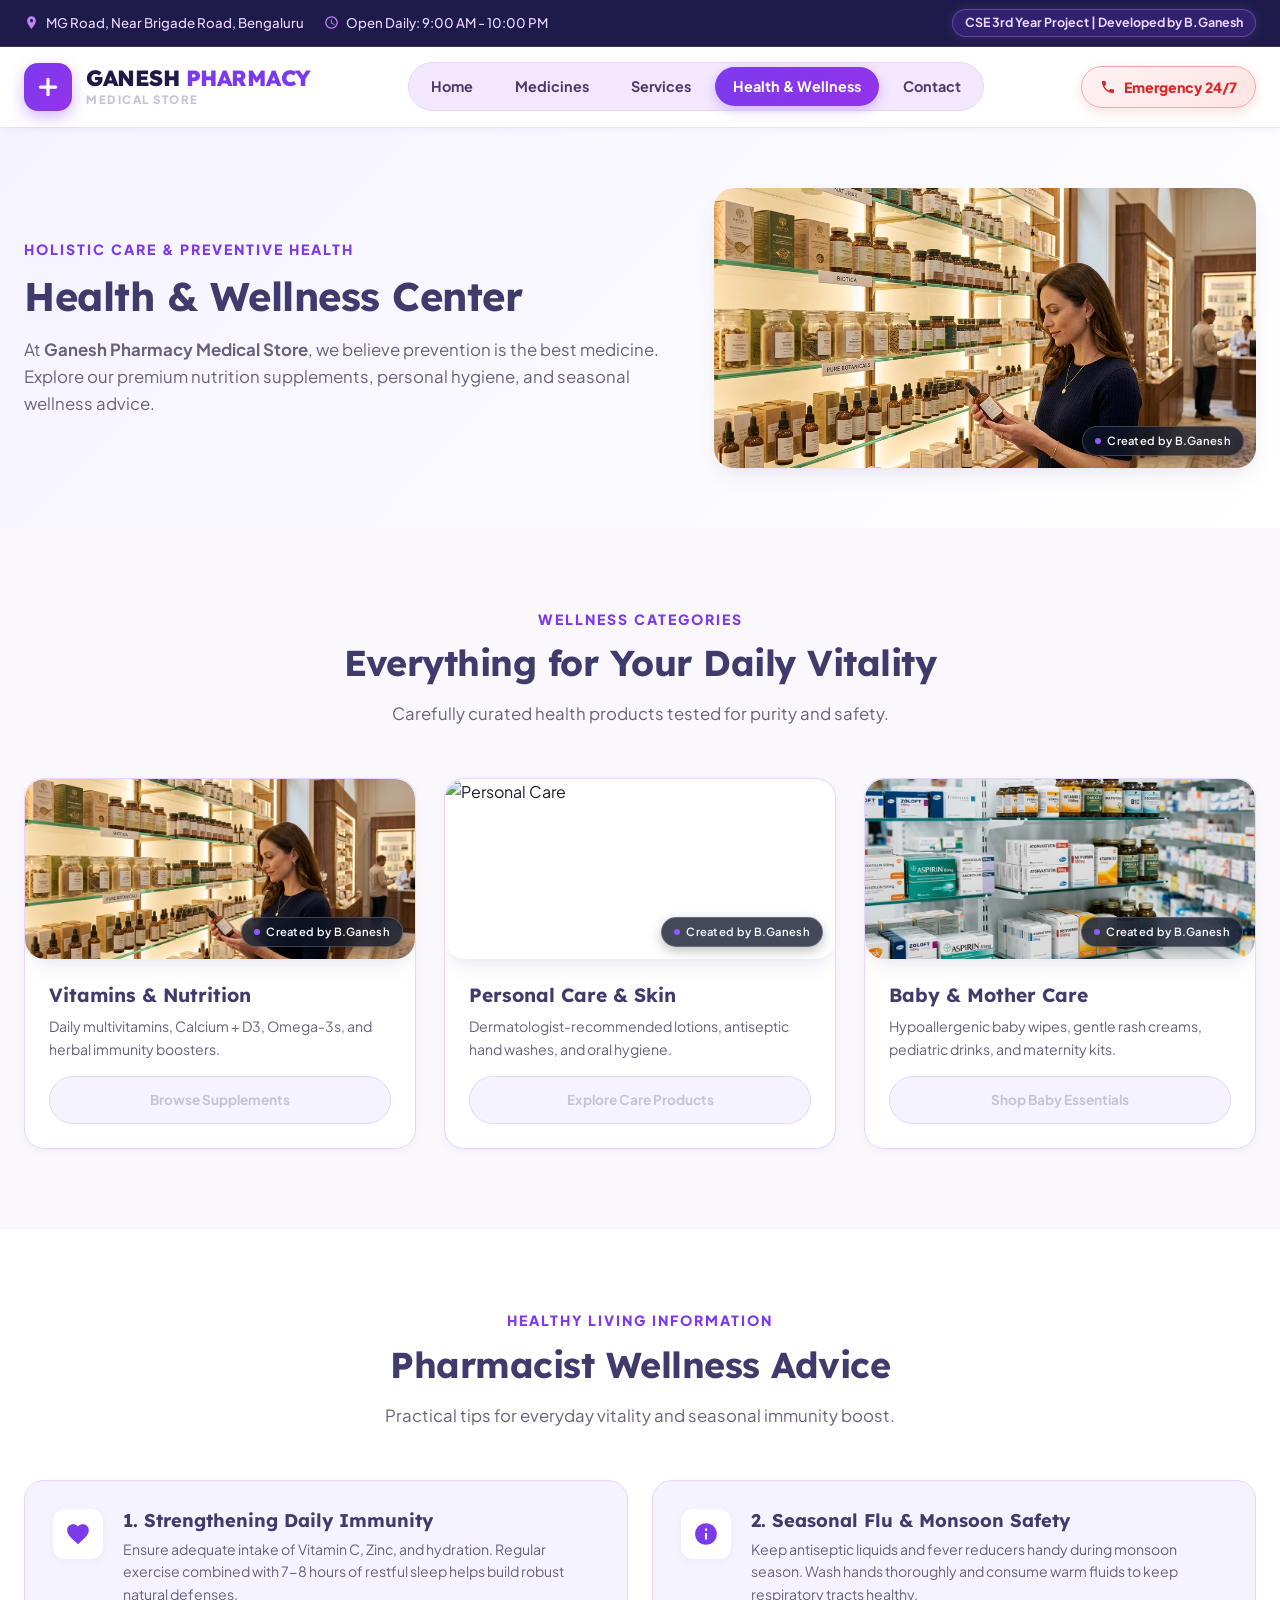
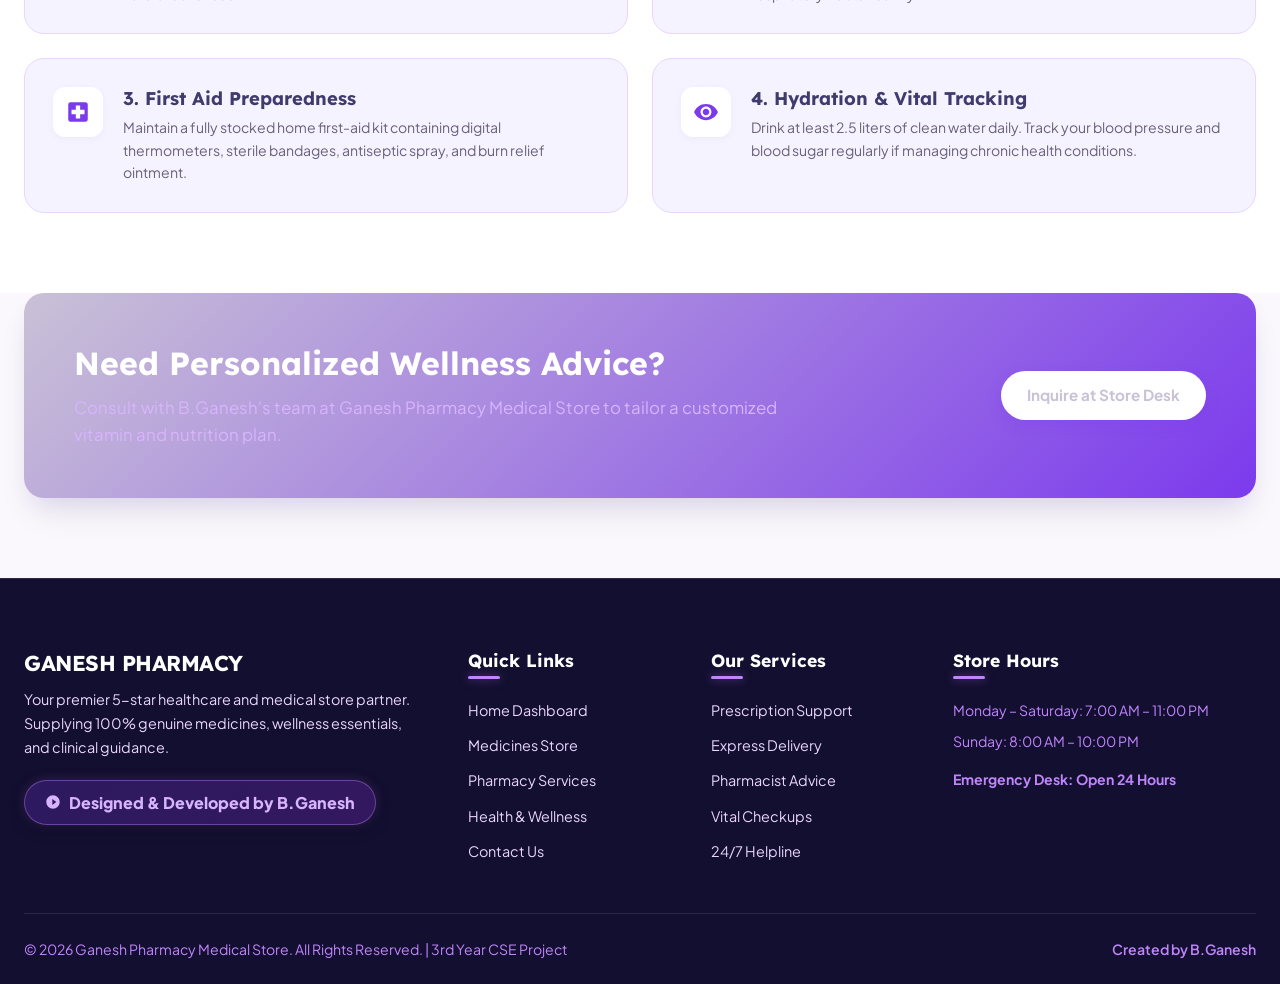
==== wellness.html @ 6a31d2f3 "Move homepage" ====
<!DOCTYPE html>
<html lang="en">
<head>
  <meta charset="UTF-8">
  <meta name="viewport" content="width=device-width, initial-scale=1.0">
  <title>Health & Wellness | Ganesh Pharmacy Medical Store</title>
  <meta name="description" content="Discover preventive healthcare, organic vitamins, personal care, baby essentials, and seasonal wellness guides at Ganesh Pharmacy Medical Store. Designed by B.Ganesh.">
  <link rel="stylesheet" href="../css/style.css">
</head>
<body>

  <!-- Top Bar -->
  <div class="top-bar">
    <div class="container top-bar-content">
      <div class="top-bar-info">
        <div class="top-bar-item">
          <svg viewBox="0 0 24 24"><path d="M12 2C8.13 2 5 5.13 5 9c0 5.25 7 13 7 13s7-7.75 7-13c0-3.87-3.13-7-7-7zm0 9.5c-1.38 0-2.5-1.12-2.5-2.5s1.12-2.5 2.5-2.5 2.5 1.12 2.5 2.5-1.12 2.5-2.5 2.5z"/></svg>
          <span>MG Road, Near Brigade Road, Bengaluru</span>
        </div>
        <div class="top-bar-item">
          <svg viewBox="0 0 24 24"><path d="M11.99 2C6.47 2 2 6.48 2 12s4.47 10 9.99 10C17.52 22 22 17.52 22 12S17.52 2 11.99 2zM12 20c-4.42 0-8-3.58-8-8s3.58-8 8-8 8 3.58 8 8-3.58 8-8 8zm.5-13H11v6l5.25 3.15.75-1.23-4.5-2.67z"/></svg>
          <span>Open Daily: 9:00 AM - 10:00 PM</span>
        </div>
      </div>
      <div class="top-bar-badge">
        CSE 3rd Year Project | Developed by B.Ganesh
      </div>
    </div>
  </div>

  <!-- Header -->
  <header class="main-header">
    <div class="container header-container">
      <a href="index.html" class="brand-logo">
        <div class="logo-icon">
          <svg viewBox="0 0 24 24"><path d="M19 10.5h-5.5V5c0-.83-.67-1.5-1.5-1.5s-1.5.67-1.5 1.5v5.5H5c-.83 0-1.5.67-1.5 1.5s.67 1.5 1.5 1.5h5.5V19c0 .83.67 1.5 1.5 1.5s1.5-.67 1.5-1.5v-5.5H19c.83 0 1.5-.67 1.5-1.5s-.67-1.5-1.5-1.5z"/></svg>
        </div>
        <div class="brand-text">
          <h1>GANESH <span>PHARMACY</span></h1>
          <p>Medical Store</p>
        </div>
      </a>

      <nav class="nav-menu">
        <a href="index.html" class="nav-link">Home</a>
        <a href="medicines.html" class="nav-link">Medicines</a>
        <a href="services.html" class="nav-link">Services</a>
        <a href="wellness.html" class="nav-link active">Health & Wellness</a>
        <a href="contact.html" class="nav-link">Contact</a>
      </nav>

      <div class="header-actions">
        <a href="tel:+919876543210" class="emergency-btn">
          <svg viewBox="0 0 24 24"><path d="M6.62 10.79c1.44 2.83 3.76 5.14 6.59 6.59l2.2-2.2c.27-.27.67-.36 1.02-.24 1.12.37 2.33.57 3.57.57.55 0 1 .45 1 1V20c0 .55-.45 1-1 1-9.39 0-17-7.61-17-17 0-.55.45-1 1-1h3.5c.55 0 1 .45 1 1 0 1.25.2 2.45.57 3.57.11.35.03.74-.25 1.02l-2.2 2.2z"/></svg>
          <span>Emergency 24/7</span>
        </a>
        <button class="mobile-toggle" id="mobileToggle" aria-label="Toggle Mobile Menu">☰</button>
      </div>
    </div>
  </header>

  <!-- Mobile Navigation Drawer -->
  <div class="drawer-overlay" id="drawerOverlay"></div>
  <div class="mobile-drawer" id="mobileDrawer">
    <div class="drawer-header">
      <div class="brand-text">
        <h1 style="font-size: 1.1rem;">GANESH PHARMACY</h1>
        <p>Medical Store</p>
      </div>
      <button class="drawer-close" id="drawerClose">✕</button>
    </div>
    <div class="drawer-links">
      <a href="index.html" class="drawer-link">Home Dashboard</a>
      <a href="medicines.html" class="drawer-link">Medicines Search</a>
      <a href="services.html" class="drawer-link">Our Services</a>
      <a href="wellness.html" class="drawer-link active">Health & Wellness</a>
      <a href="contact.html" class="drawer-link">Contact Store</a>
    </div>
  </div>

  <!-- Wellness Hero Section -->
  <section style="background: linear-gradient(135deg, #F5F3FF 0%, #FFFFFF 100%); padding: 60px 0;">
    <div class="container" style="display: grid; grid-template-columns: 1.2fr 1fr; gap: 40px; align-items: center;">
      <div>
        <span class="section-subtitle" style="text-align: left;">Holistic Care & Preventive Health</span>
        <h1 class="section-title" style="text-align: left; font-size: 2.5rem;">Health & Wellness Center</h1>
        <p class="section-desc" style="text-align: left;">
          At <strong>Ganesh Pharmacy Medical Store</strong>, we believe prevention is the best medicine. Explore our premium nutrition supplements, personal hygiene, and seasonal wellness advice.
        </p>
      </div>
      <div class="img-watermark-wrapper" style="height: 280px;">
        <img src="../assets/images/wellness_display.png" alt="Wellness Products Display">
        <div class="watermark-badge">Created by B.Ganesh</div>
      </div>
    </div>
  </section>

  <!-- Wellness Categories Showcase -->
  <section>
    <div class="container">
      <div class="section-header">
        <span class="section-subtitle">Wellness Categories</span>
        <h2 class="section-title">Everything for Your Daily Vitality</h2>
        <p class="section-desc">Carefully curated health products tested for purity and safety.</p>
      </div>

      <div class="wellness-grid">
        
        <!-- Category 1 -->
        <div class="wellness-card">
          <div class="img-watermark-wrapper" style="height: 180px;">
            <img src="../assets/images/wellness_display.png" alt="Vitamins & Nutrition">
            <div class="watermark-badge">Created by B.Ganesh</div>
          </div>
          <div class="wellness-card-body">
            <h3 style="font-size: 1.2rem; margin-bottom: 8px;">Vitamins & Nutrition</h3>
            <p style="font-size: 0.88rem; color: var(--text-muted); margin-bottom: 16px;">Daily multivitamins, Calcium + D3, Omega-3s, and herbal immunity boosters.</p>
            <a href="medicines.html" class="btn btn-secondary" style="width: 100%; font-size: 0.85rem;">Browse Supplements</a>
          </div>
        </div>

        <!-- Category 2 -->
        <div class="wellness-card">
          <div class="img-watermark-wrapper" style="height: 180px;">
            <img src="../assets/images/interior_pharmacy.png" alt="Personal Care">
            <div class="watermark-badge">Created by B.Ganesh</div>
          </div>
          <div class="wellness-card-body">
            <h3 style="font-size: 1.2rem; margin-bottom: 8px;">Personal Care & Skin</h3>
            <p style="font-size: 0.88rem; color: var(--text-muted); margin-bottom: 16px;">Dermatologist-recommended lotions, antiseptic hand washes, and oral hygiene.</p>
            <a href="medicines.html" class="btn btn-secondary" style="width: 100%; font-size: 0.85rem;">Explore Care Products</a>
          </div>
        </div>

        <!-- Category 3 -->
        <div class="wellness-card">
          <div class="img-watermark-wrapper" style="height: 180px;">
            <img src="../assets/images/medicine_shelves.png" alt="Baby & Mother Care">
            <div class="watermark-badge">Created by B.Ganesh</div>
          </div>
          <div class="wellness-card-body">
            <h3 style="font-size: 1.2rem; margin-bottom: 8px;">Baby & Mother Care</h3>
            <p style="font-size: 0.88rem; color: var(--text-muted); margin-bottom: 16px;">Hypoallergenic baby wipes, gentle rash creams, pediatric drinks, and maternity kits.</p>
            <a href="medicines.html" class="btn btn-secondary" style="width: 100%; font-size: 0.85rem;">Shop Baby Essentials</a>
          </div>
        </div>

      </div>
    </div>
  </section>

  <!-- Healthy Living Tips Section -->
  <section style="background: #ffffff;">
    <div class="container">
      <div class="section-header">
        <span class="section-subtitle">Healthy Living Information</span>
        <h2 class="section-title">Pharmacist Wellness Advice</h2>
        <p class="section-desc">Practical tips for everyday vitality and seasonal immunity boost.</p>
      </div>

      <div class="wellness-tips-grid">
        
        <div class="tip-card">
          <div class="tip-icon">
            <svg viewBox="0 0 24 24"><path d="M12 21.35l-1.45-1.32C5.4 15.36 2 12.28 2 8.5 2 5.42 4.42 3 7.5 3c1.74 0 3.41.81 4.5 2.09C13.09 3.81 14.76 3 16.5 3 19.58 3 22 5.42 22 8.5c0 3.78-3.4 6.86-8.55 11.54L12 21.35z"/></svg>
          </div>
          <div>
            <h3 style="font-size: 1.15rem; margin-bottom: 6px;">1. Strengthening Daily Immunity</h3>
            <p style="font-size: 0.88rem; color: var(--text-muted);">Ensure adequate intake of Vitamin C, Zinc, and hydration. Regular exercise combined with 7-8 hours of restful sleep helps build robust natural defenses.</p>
          </div>
        </div>

        <div class="tip-card">
          <div class="tip-icon">
            <svg viewBox="0 0 24 24"><path d="M12 2C6.48 2 2 6.48 2 12s4.48 10 10 10 10-4.48 10-10S17.52 2 12 2zm1 15h-2v-6h2v6zm0-8h-2V7h2v2z"/></svg>
          </div>
          <div>
            <h3 style="font-size: 1.15rem; margin-bottom: 6px;">2. Seasonal Flu & Monsoon Safety</h3>
            <p style="font-size: 0.88rem; color: var(--text-muted);">Keep antiseptic liquids and fever reducers handy during monsoon season. Wash hands thoroughly and consume warm fluids to keep respiratory tracts healthy.</p>
          </div>
        </div>

        <div class="tip-card">
          <div class="tip-icon">
            <svg viewBox="0 0 24 24"><path d="M19 3H5c-1.1 0-1.99.9-1.99 2L3 19c0 1.1.89 2 2 2h14c1.1 0 2-.9 2-2V5c0-1.1-.9-2-2-2zm-1 11h-4v4h-4v-4H6v-4h4V6h4v4h4v4z"/></svg>
          </div>
          <div>
            <h3 style="font-size: 1.15rem; margin-bottom: 6px;">3. First Aid Preparedness</h3>
            <p style="font-size: 0.88rem; color: var(--text-muted);">Maintain a fully stocked home first-aid kit containing digital thermometers, sterile bandages, antiseptic spray, and burn relief ointment.</p>
          </div>
        </div>

        <div class="tip-card">
          <div class="tip-icon">
            <svg viewBox="0 0 24 24"><path d="M12 4.5C7 4.5 2.73 7.61 1 12c1.73 4.39 6 7.5 11 7.5s9.27-3.11 11-7.5c-1.73-4.39-6-7.5-11-7.5zM12 17c-2.76 0-5-2.24-5-5s2.24-5 5-5 5 2.24 5 5-2.24 5-5 5zm0-8c-1.66 0-3 1.34-3 3s1.34 3 3 3 3-1.34 3-3-1.34-3-3-3z"/></svg>
          </div>
          <div>
            <h3 style="font-size: 1.15rem; margin-bottom: 6px;">4. Hydration & Vital Tracking</h3>
            <p style="font-size: 0.88rem; color: var(--text-muted);">Drink at least 2.5 liters of clean water daily. Track your blood pressure and blood sugar regularly if managing chronic health conditions.</p>
          </div>
        </div>

      </div>
    </div>
  </section>

  <!-- Seasonal Health Advisory Banner -->
  <section style="padding-top: 0;">
    <div class="container">
      <div class="banner-cta" style="background: linear-gradient(135deg, var(--primary-teal-dark) 0%, var(--primary-teal) 100%);">
        <div>
          <h2>Need Personalized Wellness Advice?</h2>
          <p>Consult with B.Ganesh's team at Ganesh Pharmacy Medical Store to tailor a customized vitamin and nutrition plan.</p>
        </div>
        <div style="text-align: right;">
          <a href="contact.html" class="btn btn-primary" style="background: #ffffff; color: var(--primary-teal-dark);">Inquire at Store Desk</a>
        </div>
      </div>
    </div>
  </section>

  <!-- Footer -->
  <footer class="main-footer">
    <div class="container">
      <div class="footer-grid">
        <div class="footer-brand">
          <h2>GANESH PHARMACY</h2>
          <p>Your premier 5-star healthcare and medical store partner. Supplying 100% genuine medicines, wellness essentials, and clinical guidance.</p>
          <div class="developer-credit-badge">
            <svg viewBox="0 0 24 24"><path d="M12 2C6.48 2 2 6.48 2 12s4.48 10 10 10 10-4.48 10-10S17.52 2 12 2zm-1 14.5v-9l6 4.5-6 4.5z"/></svg>
            Designed & Developed by B.Ganesh
          </div>
        </div>

        <div class="footer-col">
          <h3>Quick Links</h3>
          <div class="footer-links">
            <a href="index.html">Home Dashboard</a>
            <a href="medicines.html">Medicines Store</a>
            <a href="services.html">Pharmacy Services</a>
            <a href="wellness.html">Health & Wellness</a>
            <a href="contact.html">Contact Us</a>
          </div>
        </div>

        <div class="footer-col">
          <h3>Our Services</h3>
          <div class="footer-links">
            <a href="services.html">Prescription Support</a>
            <a href="services.html">Express Delivery</a>
            <a href="services.html">Pharmacist Advice</a>
            <a href="services.html">Vital Checkups</a>
            <a href="services.html">24/7 Helpline</a>
          </div>
        </div>

        <div class="footer-col">
          <h3>Store Hours</h3>
          <p style="font-size: 0.88rem; margin-bottom: 8px;">Monday – Saturday: 7:00 AM – 11:00 PM</p>
          <p style="font-size: 0.88rem; margin-bottom: 16px;">Sunday: 8:00 AM – 10:00 PM</p>
          <p style="font-size: 0.88rem; color: #C084FC; font-weight: 700;">Emergency Desk: Open 24 Hours</p>
        </div>
      </div>

      <div class="footer-bottom">
        <p>© 2026 Ganesh Pharmacy Medical Store. All Rights Reserved. | 3rd Year CSE Project</p>
        <p style="color: #C084FC; font-weight: 600;">Created by B.Ganesh</p>
      </div>
    </div>
  </footer>

  <script src="../js/script.js"></script>
</body>
</html>
---- css/style.css ----
/* ==========================================================================
   GANESH PHARMACY MEDICAL STORE - PROFESSIONAL LUXURY DESIGN SYSTEM
   Developer: B.Ganesh (3rd Year CSE Project)
   Palette: Rich Purple (#7C3AED), Deep Royal Purple (#5B21B6), Accent Lavender (#9333EA), Soft Lavender (#F5F3FF), Midnight Indigo (#1E1B4B)
   ========================================================================== */

@import url('https://fonts.googleapis.com/css2?family=Lexend:wght@400;500;600;700;800&family=Plus+Jakarta+Sans:wght@400;500;600;700;800&display=swap');

:root {
  /* Color Palette - Premium Purple & Lavender */
  --primary-teal: #7C3AED;
  --primary-teal-dark: #c9c1d6;
  --primary-teal-light: #8B5CF6;
  --accent-cyan: #9333EA;
  --accent-mint: #E9D5FF;
  --soft-mint-bg: #F5F3FF;
  --dark-navy: #3f3b6d;
  --slate-dark: #1E1E2E;
  --text-muted: #6B617B;
  --bg-light: #FAF8FC;
  --card-bg: #FFFFFF;

  --border-color: #E9D5FF;
  --border-focus: #7C3AED;
  
  /* Status Colors */
  --success: #10B981;
  --warning: #F59E0B;
  --danger: #EF4444;
  --rx-badge: #D97706;

  /* Premium Multi-Layer Shadows & Glows */
  --shadow-sm: 0 2px 8px rgba(30, 27, 75, 0.04);
  --shadow-md: 0 10px 25px -5px rgba(30, 27, 75, 0.08), 0 4px 10px -2px rgba(124, 58, 237, 0.05);
  --shadow-lg: 0 20px 35px -10px rgba(30, 27, 75, 0.12), 0 10px 20px -5px rgba(124, 58, 237, 0.08);
  --shadow-hover: 0 22px 45px -8px rgba(124, 58, 237, 0.22);
  --glass-shadow: 0 8px 32px 0 rgba(30, 27, 75, 0.08);
  --primary-gradient: linear-gradient(135deg, #7C3AED 0%, #9333EA 100%);

  /* Border Radii */
  --radius-sm: 8px;
  --radius-md: 14px;
  --radius-lg: 20px;
  --radius-full: 9999px;

  /* Transitions */
  --transition-fast: all 0.2s cubic-bezier(0.4, 0, 0.2, 1);
  --transition-normal: all 0.3s cubic-bezier(0.4, 0, 0.2, 1);
  --transition-slow: all 0.5s ease;
}

/* Base & Reset */
*, *::before, *::after {
  box-sizing: border-box;
  margin: 0;
  padding: 0;
}

html {
  scroll-behavior: smooth;
  font-size: 16px;
}

body {
  font-family: 'Plus Jakarta Sans', sans-serif;
  background-color: var(--bg-light);
  color: var(--slate-dark);
  line-height: 1.6;
  overflow-x: hidden;
  display: flex;
  flex-direction: column;
  min-height: 100vh;
}

h1, h2, h3, h4, h5, h6 {
  font-family: 'Lexend', sans-serif;
  color: var(--dark-navy);
  line-height: 1.25;
  font-weight: 700;
}

a {
  text-decoration: none;
  color: inherit;
  transition: var(--transition-fast);
}

ul {
  list-style: none;
}

img {
  max-width: 100%;
  height: auto;
  display: block;
}

button, input, select, textarea {
  font-family: inherit;
  font-size: inherit;
  border: none;
  outline: none;
}

.container {
  width: 100%;
  max-width: 1280px;
  margin: 0 auto;
  padding: 0 24px;
}

/* ==========================================================================
   TOP BAR & NAVIGATION HEADER
   ========================================================================== */

.top-bar {
  background: #1E1B4B;
  color: #C084FC;
  font-size: 0.85rem;
  padding: 9px 0;
  border-bottom: 1px solid rgba(233, 213, 255, 0.12);
}

.top-bar-content {
  display: flex;
  justify-content: space-between;
  align-items: center;
  flex-wrap: wrap;
  gap: 12px;
}

.top-bar-info {
  display: flex;
  align-items: center;
  gap: 20px;
}

.top-bar-item {
  display: flex;
  align-items: center;
  gap: 7px;
  color: #E9D5FF;
  font-size: 0.83rem;
  font-weight: 500;
}

.top-bar-item svg {
  width: 15px;
  height: 15px;
  fill: #C084FC;
}

.top-bar-badge {
  background: rgba(124, 58, 237, 0.22);
  color: #E9D5FF;
  padding: 3px 12px;
  border-radius: var(--radius-full);
  font-weight: 700;
  font-size: 0.78rem;
  border: 1px solid rgba(192, 132, 252, 0.35);
  box-shadow: 0 0 12px rgba(192, 132, 252, 0.15);
}

.main-header {
  position: sticky;
  top: 0;
  z-index: 1000;
  background: rgba(255, 255, 255, 0.94);
  backdrop-filter: blur(18px);
  -webkit-backdrop-filter: blur(18px);
  border-bottom: 1px solid rgba(233, 213, 255, 0.8);
  box-shadow: var(--shadow-sm);
  transition: var(--transition-normal);
}

.header-container {
  display: flex;
  align-items: center;
  justify-content: space-between;
  height: 80px;
}

/* Brand Logo */
.brand-logo {
  display: flex;
  align-items: center;
  gap: 14px;
}

.logo-icon {
  width: 48px;
  height: 48px;
  background: var(--primary-gradient);
  border-radius: 14px;
  display: flex;
  align-items: center;
  justify-content: center;
  color: #ffffff;
  box-shadow: 0 6px 16px rgba(124, 58, 237, 0.35);
  transition: transform 0.3s ease;
}

.brand-logo:hover .logo-icon {
  transform: rotate(5deg) scale(1.05);
}

.logo-icon svg {
  width: 26px;
  height: 26px;
  fill: currentColor;
}

.brand-text h1 {
  font-size: 1.38rem;
  font-weight: 800;
  letter-spacing: -0.5px;
  color: #1E1B4B;
}

.brand-text h1 span {
  color: var(--primary-teal);
}

.brand-text p {
  font-size: 0.72rem;
  font-weight: 800;
  text-transform: uppercase;
  letter-spacing: 1.5px;
  color: var(--primary-teal-dark);
  margin-top: -2px;
}

/* Nav Links */
.nav-menu {
  display: flex;
  align-items: center;
  gap: 6px;
  background: #F3E8FF;
  padding: 4px;
  border-radius: var(--radius-full);
  border: 1px solid #E9D5FF;
}

.nav-link {
  padding: 8px 18px;
  font-weight: 700;
  font-size: 0.9rem;
  color: #4C3A69;
  border-radius: var(--radius-full);
  position: relative;
  transition: var(--transition-fast);
}

.nav-link:hover {
  color: var(--primary-teal);
  background: #FFFFFF;
  box-shadow: var(--shadow-sm);
}

.nav-link.active {
  color: #FFFFFF;
  background: var(--primary-gradient);
  box-shadow: 0 4px 12px rgba(124, 58, 237, 0.3);
}

.nav-link.active::after {
  display: none;
}

/* Header CTAs */
.header-actions {
  display: flex;
  align-items: center;
  gap: 14px;
}

.emergency-btn {
  display: flex;
  align-items: center;
  gap: 8px;
  background: linear-gradient(135deg, #FEF2F2 0%, #FFE4E4 100%);
  color: #DC2626;
  border: 1px solid #FCA5A5;
  padding: 9px 18px;
  border-radius: var(--radius-full);
  font-size: 0.88rem;
  font-weight: 800;
  box-shadow: 0 4px 12px rgba(220, 38, 38, 0.15);
  transition: var(--transition-fast);
}

.emergency-btn:hover {
  background: #FEE2E2;
  transform: translateY(-2px);
  box-shadow: 0 6px 16px rgba(220, 38, 38, 0.25);
}

.emergency-btn svg {
  width: 16px;
  height: 16px;
  fill: currentColor;
  animation: pulse 1.8s infinite;
}

@keyframes pulse {
  0% { transform: scale(1); }
  50% { transform: scale(1.15); }
  100% { transform: scale(1); }
}

.mobile-toggle {
  display: none;
  background: none;
  border: none;
  font-size: 1.5rem;
  color: var(--dark-navy);
  cursor: pointer;
  padding: 8px;
}

/* Mobile Drawer Navigation */
.mobile-drawer {
  position: fixed;
  top: 0;
  right: -100%;
  width: 300px;
  height: 100vh;
  background: var(--card-bg);
  box-shadow: -10px 0 30px rgba(0, 0, 0, 0.15);
  z-index: 1100;
  transition: right 0.3s cubic-bezier(0.4, 0, 0.2, 1);
  padding: 24px;
  display: flex;
  flex-direction: column;
}

.mobile-drawer.open {
  right: 0;
}

.drawer-header {
  display: flex;
  align-items: center;
  justify-content: space-between;
  padding-bottom: 20px;
  border-bottom: 1px solid var(--border-color);
  margin-bottom: 20px;
}

.drawer-close {
  background: var(--bg-light);
  border: none;
  width: 36px;
  height: 36px;
  border-radius: 50%;
  font-size: 1.2rem;
  cursor: pointer;
  display: flex;
  align-items: center;
  justify-content: center;
}

.drawer-links {
  display: flex;
  flex-direction: column;
  gap: 12px;
}

.drawer-link {
  padding: 12px 16px;
  font-weight: 600;
  border-radius: var(--radius-md);
  color: var(--slate-dark);
}

.drawer-link.active, .drawer-link:hover {
  background: var(--soft-mint-bg);
  color: var(--primary-teal);
}

.drawer-overlay {
  position: fixed;
  top: 0;
  left: 0;
  width: 100vw;
  height: 100vh;
  background: rgba(15, 23, 42, 0.5);
  backdrop-filter: blur(4px);
  z-index: 1050;
  opacity: 0;
  pointer-events: none;
  transition: opacity 0.3s ease;
}

.drawer-overlay.active {
  opacity: 1;
  pointer-events: auto;
}

/* ==========================================================================
   BUTTONS & BADGES
   ========================================================================== */

.btn {
  display: inline-flex;
  align-items: center;
  justify-content: center;
  gap: 8px;
  padding: 12px 26px;
  font-size: 0.95rem;
  font-weight: 700;
  border-radius: var(--radius-full);
  cursor: pointer;
  transition: var(--transition-normal);
}

.btn-primary {
  background: linear-gradient(135deg, var(--primary-teal), var(--primary-teal-dark));
  color: #ffffff;
  box-shadow: 0 4px 14px rgba(124, 58, 237, 0.3);
}

.btn-primary:hover {
  background: linear-gradient(135deg, var(--primary-teal-light), var(--primary-teal));
  transform: translateY(-2px);
  box-shadow: 0 8px 20px rgba(124, 58, 237, 0.4);
}

.btn-secondary {
  background: var(--soft-mint-bg);
  color: var(--primary-teal-dark);
  border: 1px solid var(--accent-mint);
}

.btn-secondary:hover {
  background: var(--accent-mint);
  transform: translateY(-2px);
}

.btn-outline {
  background: transparent;
  color: var(--primary-teal);
  border: 2px solid var(--primary-teal);
}

.btn-outline:hover {
  background: var(--primary-teal);
  color: #ffffff;
  transform: translateY(-2px);
}

.badge {
  display: inline-flex;
  align-items: center;
  gap: 6px;
  padding: 4px 12px;
  border-radius: var(--radius-full);
  font-size: 0.75rem;
  font-weight: 700;
  text-transform: uppercase;
  letter-spacing: 0.5px;
}

.badge-teal {
  background: var(--soft-mint-bg);
  color: var(--primary-teal-dark);
  border: 1px solid var(--accent-mint);
}

.badge-rx {
  background: #FEF3C7;
  color: #B45309;
  border: 1px solid #FCD34D;
}

.badge-otc {
  background: #D1FAE5;
  color: #047857;
  border: 1px solid #6EE7B7;
}

/* ==========================================================================
   IMAGE WATERMARK BADGE COMPONENT (SUBTLE CREATED BY B.GANESH)
   ========================================================================== */

.img-watermark-wrapper {
  position: relative;
  overflow: hidden;
  border-radius: var(--radius-lg);
  box-shadow: var(--shadow-md);
}

.img-watermark-wrapper img {
  width: 100%;
  height: 100%;
  object-fit: cover;
  transition: transform 0.5s ease;
}

.img-watermark-wrapper:hover img {
  transform: scale(1.03);
}

.watermark-badge {
  position: absolute;
  bottom: 12px;
  right: 12px;
  background: rgba(15, 23, 42, 0.78);
  backdrop-filter: blur(8px);
  -webkit-backdrop-filter: blur(8px);
  color: #F8FAFC;
  font-size: 0.7rem;
  font-weight: 600;
  padding: 5px 12px;
  border-radius: var(--radius-full);
  border: 1px solid rgba(255, 255, 255, 0.2);
  display: flex;
  align-items: center;
  gap: 6px;
  letter-spacing: 0.3px;
  z-index: 10;
  pointer-events: none;
  box-shadow: 0 4px 12px rgba(0,0,0,0.25);
}

.watermark-badge::before {
  content: '';
  display: inline-block;
  width: 6px;
  height: 6px;
  background: var(--primary-teal-light);
  border-radius: 50%;
}

/* Store Signboard Overlay on Storefront Image */
.store-signboard-banner {
  position: absolute;
  top: 20px;
  left: 50%;
  transform: translateX(-50%);
  width: 88%;
  background: linear-gradient(135deg, rgba(91, 33, 182, 0.94), rgba(30, 27, 75, 0.92));
  border: 2px solid rgba(192, 132, 252, 0.5);
  box-shadow: 0 10px 30px rgba(0, 0, 0, 0.4), 0 0 20px rgba(124, 58, 237, 0.4);
  border-radius: 12px;
  padding: 10px 18px;
  display: flex;
  align-items: center;
  justify-content: center;
  gap: 10px;
  z-index: 15;
  backdrop-filter: blur(8px);
  -webkit-backdrop-filter: blur(8px);
}

.store-signboard-banner .sign-cross {
  width: 26px;
  height: 26px;
  background: linear-gradient(135deg, #10B981, #059669);
  color: #ffffff;
  border-radius: 6px;
  display: flex;
  align-items: center;
  justify-content: center;
  font-weight: 800;
  font-size: 1.2rem;
  box-shadow: 0 0 10px rgba(16, 185, 129, 0.6);
  flex-shrink: 0;
}

.store-signboard-banner .sign-text {
  font-family: 'Lexend', sans-serif;
  font-size: 0.98rem;
  font-weight: 800;
  color: #FFFFFF;
  letter-spacing: 1.5px;
  text-transform: uppercase;
  text-shadow: 0 2px 8px rgba(0, 0, 0, 0.5);
}

.store-signboard-banner .sign-text span {
  color: #C084FC;
}

/* ==========================================================================
   SECTION COMMON STYLES
   ========================================================================== */

section {
  padding: 80px 0;
}

.section-header {
  text-align: center;
  max-width: 750px;
  margin: 0 auto 50px auto;
}

.section-subtitle {
  color: var(--primary-teal);
  font-size: 0.88rem;
  font-weight: 800;
  text-transform: uppercase;
  letter-spacing: 2px;
  margin-bottom: 10px;
  display: block;
}

.section-title {
  font-size: 2.25rem;
  color: var(--dark-navy);
  margin-bottom: 16px;
  letter-spacing: -0.5px;
}

.section-desc {
  font-size: 1.05rem;
  color: var(--text-muted);
}

/* ==========================================================================
   PAGE 1: DASHBOARD / HOME STYLES
   ========================================================================== */

/* Hero Banner */
.hero-section {
  background: linear-gradient(135deg, #F5F3FF 0%, #FFFFFF 60%, #EDE9FE 100%);
  padding: 70px 0 90px 0;
  position: relative;
  overflow: hidden;
}

.hero-grid {
  display: grid;
  grid-template-columns: 1fr 1fr;
  gap: 50px;
  align-items: center;
}

.hero-content {
  z-index: 2;
}

.hero-badge-pill {
  display: inline-flex;
  align-items: center;
  gap: 8px;
  background: #ffffff;
  padding: 6px 16px;
  border-radius: var(--radius-full);
  box-shadow: var(--shadow-sm);
  border: 1px solid var(--accent-mint);
  margin-bottom: 24px;
}

.hero-badge-pill span {
  font-size: 0.85rem;
  font-weight: 700;
  color: var(--primary-teal-dark);
}

.hero-title {
  font-size: 3rem;
  font-weight: 800;
  color: var(--dark-navy);
  margin-bottom: 20px;
  line-height: 1.15;
  letter-spacing: -1px;
}

.hero-title span {
  color: var(--primary-teal);
  background: linear-gradient(135deg, var(--primary-teal), var(--primary-teal-light));
  -webkit-background-clip: text;
  -webkit-text-fill-color: transparent;
}

.hero-desc {
  font-size: 1.15rem;
  color: var(--text-muted);
  margin-bottom: 32px;
  max-width: 540px;
}

.hero-cta-group {
  display: flex;
  align-items: center;
  gap: 16px;
  flex-wrap: wrap;
  margin-bottom: 40px;
}

.hero-trust-row {
  display: flex;
  align-items: center;
  gap: 24px;
  padding-top: 24px;
  border-top: 1px solid var(--border-color);
}

.trust-item {
  display: flex;
  align-items: center;
  gap: 10px;
}

.trust-icon {
  width: 38px;
  height: 38px;
  background: var(--soft-mint-bg);
  border-radius: 10px;
  display: flex;
  align-items: center;
  justify-content: center;
  color: var(--primary-teal);
}

.trust-icon svg {
  width: 20px;
  height: 20px;
  fill: currentColor;
}

.trust-text h4 {
  font-size: 0.88rem;
  font-weight: 700;
  color: var(--dark-navy);
}

.trust-text p {
  font-size: 0.75rem;
  color: var(--text-muted);
}

/* Dashboard Nav Cards Section */
.nav-cards-section {
  padding: 60px 0;
  margin-top: -40px;
  position: relative;
  z-index: 10;
}

.cards-grid-5 {
  display: grid;
  grid-template-columns: repeat(5, 1fr);
  gap: 20px;
}

.nav-card {
  background: #ffffff;
  padding: 28px 22px;
  border-radius: var(--radius-lg);
  border: 1px solid var(--border-color);
  box-shadow: var(--shadow-md);
  transition: var(--transition-normal);
  display: flex;
  flex-direction: column;
  justify-content: space-between;
  height: 100%;
  position: relative;
  cursor: pointer;
  text-decoration: none;
}

.nav-card:hover {
  transform: translateY(-8px);
  box-shadow: var(--shadow-hover);
  border-color: var(--primary-teal-light);
}

.nav-card-icon {
  width: 52px;
  height: 52px;
  border-radius: 14px;
  background: var(--soft-mint-bg);
  color: var(--primary-teal);
  display: flex;
  align-items: center;
  justify-content: center;
  margin-bottom: 20px;
  transition: var(--transition-fast);
}

.nav-card-icon svg {
  width: 28px;
  height: 28px;
  fill: currentColor;
}

.nav-card:hover .nav-card-icon {
  background: var(--primary-teal);
  color: #ffffff;
}

.nav-card-tag {
  font-size: 0.7rem;
  font-weight: 800;
  text-transform: uppercase;
  color: var(--primary-teal);
  letter-spacing: 1px;
  margin-bottom: 6px;
  display: block;
}

.nav-card-title {
  font-size: 1.15rem;
  font-weight: 700;
  color: var(--dark-navy);
  margin-bottom: 10px;
}

.nav-card-desc {
  font-size: 0.85rem;
  color: var(--text-muted);
  line-height: 1.5;
  margin-bottom: 20px;
}

.nav-card-link {
  display: inline-flex;
  align-items: center;
  gap: 6px;
  font-size: 0.85rem;
  font-weight: 700;
  color: var(--primary-teal);
  margin-top: auto;
}

.nav-card-link svg {
  width: 14px;
  height: 14px;
  fill: currentColor;
  transition: transform 0.2s ease;
}

.nav-card:hover .nav-card-link svg {
  transform: translateX(4px);
}

/* About Store Section */
.about-grid {
  display: grid;
  grid-template-columns: 1fr 1fr;
  gap: 50px;
  align-items: center;
}

.about-features {
  display: grid;
  grid-template-columns: 1fr 1fr;
  gap: 20px;
  margin-top: 30px;
}

.about-feat-item {
  background: var(--soft-mint-bg);
  padding: 18px;
  border-radius: var(--radius-md);
  border: 1px solid var(--accent-mint);
}

.about-feat-item h4 {
  font-size: 1rem;
  color: var(--primary-teal-dark);
  margin-bottom: 6px;
}

.about-feat-item p {
  font-size: 0.82rem;
  color: var(--text-muted);
}

/* Gallery Section */
.gallery-grid {
  display: grid;
  grid-template-columns: repeat(4, 1fr);
  gap: 20px;
}

.gallery-card {
  height: 260px;
}

/* Hours & Banner Section */
.banner-cta {
  background: linear-gradient(135deg, var(--dark-navy) 0%, #3B0764 100%);
  border-radius: var(--radius-lg);
  padding: 50px;
  color: #ffffff;
  display: grid;
  grid-template-columns: 2fr 1fr;
  gap: 30px;
  align-items: center;
  box-shadow: var(--shadow-lg);
}

.banner-cta h2 {
  color: #ffffff;
  font-size: 2rem;
  margin-bottom: 12px;
}

.banner-cta p {
  color: #D8B4FE;
  font-size: 1.05rem;
}

/* ==========================================================================
   PAGE 2: MEDICINES CATALOGUE STYLES
   ========================================================================== */

.search-filter-box {
  background: #ffffff;
  padding: 30px;
  border-radius: var(--radius-lg);
  box-shadow: var(--shadow-md);
  border: 1px solid var(--border-color);
  margin-bottom: 40px;
}

.search-input-wrapper {
  position: relative;
  margin-bottom: 24px;
}

.search-input-wrapper svg {
  position: absolute;
  left: 20px;
  top: 50%;
  transform: translateY(-50%);
  width: 22px;
  height: 22px;
  fill: var(--text-muted);
}

.search-input {
  width: 100%;
  padding: 16px 20px 16px 56px;
  font-size: 1.05rem;
  border: 2px solid var(--border-color);
  border-radius: var(--radius-full);
  background: var(--bg-light);
  transition: var(--transition-fast);
}

.search-input:focus {
  border-color: var(--primary-teal);
  background: #ffffff;
  box-shadow: 0 0 0 4px rgba(124, 58, 237, 0.12);
}

.category-pills {
  display: flex;
  align-items: center;
  gap: 10px;
  flex-wrap: wrap;
}

.category-btn {
  padding: 8px 20px;
  border-radius: var(--radius-full);
  font-size: 0.88rem;
  font-weight: 600;
  background: var(--bg-light);
  color: var(--slate-dark);
  border: 1px solid var(--border-color);
  cursor: pointer;
  transition: var(--transition-fast);
}

.category-btn:hover, .category-btn.active {
  background: var(--primary-teal);
  color: #ffffff;
  border-color: var(--primary-teal);
  box-shadow: 0 4px 12px rgba(124, 58, 237, 0.25);
}

/* Products Grid */
.products-grid {
  display: grid;
  grid-template-columns: repeat(4, 1fr);
  gap: 24px;
}

.product-card {
  background: #ffffff;
  border-radius: var(--radius-lg);
  border: 1px solid var(--border-color);
  padding: 20px;
  transition: var(--transition-normal);
  display: flex;
  flex-direction: column;
  justify-content: space-between;
  box-shadow: var(--shadow-sm);
  position: relative;
}

.product-card:hover {
  transform: translateY(-6px);
  box-shadow: var(--shadow-md);
  border-color: var(--accent-mint);
}

.product-badge-row {
  display: flex;
  justify-content: space-between;
  align-items: center;
  margin-bottom: 12px;
}

.product-img-box {
  width: 100%;
  height: 160px;
  background: var(--soft-mint-bg);
  border-radius: var(--radius-md);
  display: flex;
  align-items: center;
  justify-content: center;
  margin-bottom: 16px;
  padding: 12px;
  overflow: hidden;
}

.product-img-box img {
  max-height: 100%;
  object-fit: contain;
}

.product-category-tag {
  font-size: 0.72rem;
  font-weight: 700;
  text-transform: uppercase;
  color: var(--text-muted);
  letter-spacing: 0.5px;
}

.product-title {
  font-size: 1.1rem;
  font-weight: 700;
  color: var(--dark-navy);
  margin: 4px 0 6px 0;
}

.product-dosage {
  font-size: 0.82rem;
  color: var(--text-muted);
  margin-bottom: 14px;
}

.product-price-row {
  display: flex;
  align-items: baseline;
  justify-content: space-between;
  margin-top: auto;
  padding-top: 14px;
  border-top: 1px solid var(--border-color);
}

.product-price {
  font-size: 1.25rem;
  font-weight: 800;
  color: var(--primary-teal-dark);
}

.product-price span {
  font-size: 0.8rem;
  text-decoration: line-through;
  color: var(--text-muted);
  margin-left: 6px;
  font-weight: 500;
}

.rx-disclaimer-box {
  background: #FFFBEB;
  border: 1px solid #FCD34D;
  border-radius: var(--radius-md);
  padding: 20px 24px;
  margin-top: 40px;
  display: flex;
  align-items: center;
  gap: 16px;
}

.rx-disclaimer-box svg {
  width: 32px;
  height: 32px;
  fill: #D97706;
  flex-shrink: 0;
}

.rx-disclaimer-box p {
  font-size: 0.9rem;
  color: #92400E;
}

/* Modal for Product Details */
.modal {
  position: fixed;
  top: 0;
  left: 0;
  width: 100vw;
  height: 100vh;
  background: rgba(15, 23, 42, 0.6);
  backdrop-filter: blur(6px);
  z-index: 2000;
  display: flex;
  align-items: center;
  justify-content: center;
  opacity: 0;
  pointer-events: none;
  transition: opacity 0.3s ease;
  padding: 20px;
}

.modal.open {
  opacity: 1;
  pointer-events: auto;
}

.modal-content {
  background: #ffffff;
  width: 100%;
  max-width: 600px;
  border-radius: var(--radius-lg);
  padding: 32px;
  position: relative;
  box-shadow: var(--shadow-lg);
}

.modal-close {
  position: absolute;
  top: 20px;
  right: 20px;
  background: var(--bg-light);
  border: none;
  width: 36px;
  height: 36px;
  border-radius: 50%;
  cursor: pointer;
  font-size: 1.2rem;
  display: flex;
  align-items: center;
  justify-content: center;
}

/* ==========================================================================
   PAGE 3: SERVICES STYLES
   ========================================================================== */

.services-grid {
  display: grid;
  grid-template-columns: repeat(3, 1fr);
  gap: 28px;
}

.service-card {
  background: #ffffff;
  padding: 32px;
  border-radius: var(--radius-lg);
  border: 1px solid var(--border-color);
  box-shadow: var(--shadow-md);
  transition: var(--transition-normal);
}

.service-card:hover {
  transform: translateY(-6px);
  box-shadow: var(--shadow-hover);
  border-color: var(--primary-teal-light);
}

.service-icon {
  width: 60px;
  height: 60px;
  border-radius: 16px;
  background: var(--soft-mint-bg);
  color: var(--primary-teal);
  display: flex;
  align-items: center;
  justify-content: center;
  margin-bottom: 22px;
}

.service-icon svg {
  width: 32px;
  height: 32px;
  fill: currentColor;
}

.service-title {
  font-size: 1.25rem;
  margin-bottom: 12px;
}

.service-desc {
  font-size: 0.92rem;
  color: var(--text-muted);
  line-height: 1.6;
}

/* Timeline 3-Step Section */
.timeline-steps {
  display: grid;
  grid-template-columns: repeat(3, 1fr);
  gap: 30px;
  position: relative;
  margin-top: 40px;
}

.step-card {
  background: #ffffff;
  padding: 32px 24px;
  border-radius: var(--radius-lg);
  border: 1px solid var(--border-color);
  text-align: center;
  box-shadow: var(--shadow-sm);
  position: relative;
}

.step-number {
  width: 44px;
  height: 44px;
  background: linear-gradient(135deg, var(--primary-teal), var(--primary-teal-dark));
  color: #ffffff;
  font-size: 1.2rem;
  font-weight: 800;
  border-radius: 50%;
  display: flex;
  align-items: center;
  justify-content: center;
  margin: 0 auto 20px auto;
  box-shadow: 0 4px 12px rgba(124, 58, 237, 0.3);
}

/* Accordion FAQ */
.faq-container {
  max-width: 800px;
  margin: 0 auto;
  display: flex;
  flex-direction: column;
  gap: 16px;
}

.faq-item {
  background: #ffffff;
  border-radius: var(--radius-md);
  border: 1px solid var(--border-color);
  overflow: hidden;
  transition: var(--transition-fast);
}

.faq-question {
  width: 100%;
  padding: 20px 24px;
  background: none;
  text-align: left;
  font-size: 1.05rem;
  font-weight: 700;
  color: var(--dark-navy);
  display: flex;
  justify-content: space-between;
  align-items: center;
  cursor: pointer;
}

.faq-question svg {
  width: 18px;
  height: 18px;
  fill: var(--primary-teal);
  transition: transform 0.3s ease;
}

.faq-item.active .faq-question svg {
  transform: rotate(180deg);
}

.faq-answer {
  max-height: 0;
  overflow: hidden;
  transition: max-height 0.3s ease, padding 0.3s ease;
  padding: 0 24px;
  color: var(--text-muted);
  font-size: 0.95rem;
  line-height: 1.6;
}

.faq-item.active .faq-answer {
  max-height: 300px;
  padding: 0 24px 20px 24px;
}

/* ==========================================================================
   PAGE 4: HEALTH & WELLNESS STYLES
   ========================================================================== */

.wellness-grid {
  display: grid;
  grid-template-columns: repeat(3, 1fr);
  gap: 28px;
}

.wellness-card {
  background: #ffffff;
  border-radius: var(--radius-lg);
  overflow: hidden;
  border: 1px solid var(--border-color);
  box-shadow: var(--shadow-sm);
  transition: var(--transition-normal);
}

.wellness-card:hover {
  transform: translateY(-6px);
  box-shadow: var(--shadow-md);
}

.wellness-card-body {
  padding: 24px;
}

.wellness-tips-grid {
  display: grid;
  grid-template-columns: 1fr 1fr;
  gap: 24px;
  margin-top: 40px;
}

.tip-card {
  background: var(--soft-mint-bg);
  padding: 28px;
  border-radius: var(--radius-lg);
  border: 1px solid var(--accent-mint);
  display: flex;
  gap: 20px;
}

.tip-icon {
  width: 50px;
  height: 50px;
  background: #ffffff;
  border-radius: 12px;
  color: var(--primary-teal);
  display: flex;
  align-items: center;
  justify-content: center;
  flex-shrink: 0;
  box-shadow: var(--shadow-sm);
}

.tip-icon svg {
  width: 26px;
  height: 26px;
  fill: currentColor;
}

/* ==========================================================================
   PAGE 5: CONTACT STYLES
   ========================================================================== */

.contact-layout {
  display: grid;
  grid-template-columns: 1fr 1.2fr;
  gap: 40px;
}

.contact-info-card {
  background: #ffffff;
  padding: 36px;
  border-radius: var(--radius-lg);
  border: 1px solid var(--border-color);
  box-shadow: var(--shadow-md);
  margin-bottom: 24px;
}

.contact-detail-item {
  display: flex;
  align-items: flex-start;
  gap: 16px;
  margin-bottom: 24px;
}

.contact-detail-item:last-child {
  margin-bottom: 0;
}

.contact-detail-icon {
  width: 44px;
  height: 44px;
  background: var(--soft-mint-bg);
  border-radius: 12px;
  color: var(--primary-teal);
  display: flex;
  align-items: center;
  justify-content: center;
  flex-shrink: 0;
}

.contact-detail-icon svg {
  width: 22px;
  height: 22px;
  fill: currentColor;
}

.contact-detail-text h4 {
  font-size: 1rem;
  margin-bottom: 4px;
}

.contact-detail-text p {
  font-size: 0.9rem;
  color: var(--text-muted);
}

/* Contact Form */
.form-card {
  background: #ffffff;
  padding: 40px;
  border-radius: var(--radius-lg);
  border: 1px solid var(--border-color);
  box-shadow: var(--shadow-md);
}

.form-group {
  margin-bottom: 20px;
}

.form-label {
  display: block;
  font-size: 0.9rem;
  font-weight: 700;
  color: var(--dark-navy);
  margin-bottom: 8px;
}

.form-input, .form-select, .form-textarea {
  width: 100%;
  padding: 14px 18px;
  font-size: 0.95rem;
  border: 1.5px solid var(--border-color);
  border-radius: var(--radius-md);
  background: var(--bg-light);
  transition: var(--transition-fast);
}

.form-input:focus, .form-select:focus, .form-textarea:focus {
  border-color: var(--primary-teal);
  background: #ffffff;
  box-shadow: 0 0 0 4px rgba(124, 58, 237, 0.12);
}

.form-input.error, .form-select.error, .form-textarea.error {
  border-color: var(--danger);
  background: #FEF2F2;
}

.error-message {
  color: var(--danger);
  font-size: 0.78rem;
  font-weight: 600;
  margin-top: 4px;
  display: none;
}

.form-input.error + .error-message,
.form-select.error + .error-message,
.form-textarea.error + .error-message {
  display: block;
}

.form-textarea {
  resize: vertical;
  min-height: 120px;
}

/* Map Mock Card */
.map-mock-card {
  background: var(--soft-mint-bg);
  border-radius: var(--radius-lg);
  height: 220px;
  border: 1px solid var(--accent-mint);
  display: flex;
  flex-direction: column;
  align-items: center;
  justify-content: center;
  gap: 12px;
  text-align: center;
  padding: 20px;
}

.map-mock-card svg {
  width: 42px;
  height: 42px;
  fill: var(--primary-teal);
}

/* Toast Notification */
.toast-container {
  position: fixed;
  bottom: 30px;
  right: 30px;
  z-index: 3000;
}

.toast {
  background: var(--dark-navy);
  color: #ffffff;
  padding: 16px 24px;
  border-radius: var(--radius-md);
  box-shadow: var(--shadow-lg);
  display: flex;
  align-items: center;
  gap: 12px;
  border-left: 4px solid var(--success);
  transform: translateY(100px);
  opacity: 0;
  transition: all 0.4s cubic-bezier(0.68, -0.55, 0.265, 1.55);
}

.toast.show {
  transform: translateY(0);
  opacity: 1;
}

.toast svg {
  width: 22px;
  height: 22px;
  fill: var(--success);
}

/* ==========================================================================
   FOOTER STYLES & B.GANESH CREDITS
   ========================================================================== */

.main-footer {
  background: #130F30;
  color: #C084FC;
  padding-top: 70px;
  margin-top: auto;
  border-top: 1px solid rgba(233, 213, 255, 0.12);
}

.footer-grid {
  display: grid;
  grid-template-columns: 2fr 1fr 1fr 1.5fr;
  gap: 40px;
  padding-bottom: 50px;
  border-bottom: 1px solid rgba(233, 213, 255, 0.12);
}

.footer-col h3 {
  color: #ffffff;
  font-size: 1.1rem;
  margin-bottom: 20px;
  position: relative;
  padding-bottom: 8px;
}

.footer-col h3::after {
  content: '';
  position: absolute;
  bottom: 0;
  left: 0;
  width: 32px;
  height: 3px;
  background: #C084FC;
  border-radius: 2px;
  box-shadow: 0 0 10px rgba(192, 132, 252, 0.5);
}

.footer-brand h2 {
  color: #ffffff;
  font-size: 1.35rem;
  margin-bottom: 12px;
  letter-spacing: -0.5px;
}

.footer-brand p {
  font-size: 0.9rem;
  line-height: 1.65;
  margin-bottom: 20px;
  color: #E9D5FF;
}

.footer-links {
  display: flex;
  flex-direction: column;
  gap: 12px;
}

.footer-links a {
  color: #E9D5FF;
  font-size: 0.9rem;
  transition: var(--transition-fast);
  display: inline-flex;
  align-items: center;
  gap: 6px;
}

.footer-links a:hover {
  color: #C084FC;
  transform: translateX(4px);
}

.footer-bottom {
  padding: 24px 0;
  display: flex;
  justify-content: space-between;
  align-items: center;
  flex-wrap: wrap;
  gap: 16px;
  font-size: 0.88rem;
  color: #C084FC;
}

.developer-credit-badge {
  background: linear-gradient(135deg, rgba(124, 58, 237, 0.25) 0%, rgba(147, 51, 234, 0.25) 100%);
  border: 1px solid rgba(192, 132, 252, 0.4);
  padding: 9px 20px;
  border-radius: var(--radius-full);
  color: #D8B4FE;
  font-weight: 800;
  display: inline-flex;
  align-items: center;
  gap: 8px;
  box-shadow: 0 4px 16px rgba(0, 0, 0, 0.3), 0 0 12px rgba(192, 132, 252, 0.2);
}

.developer-credit-badge svg {
  width: 16px;
  height: 16px;
  fill: currentColor;
}

/* ==========================================================================
   RESPONSIVE MEDIA QUERIES
   ========================================================================== */

@media (max-width: 1024px) {
  .cards-grid-5 {
    grid-template-columns: repeat(3, 1fr);
  }
  .products-grid, .gallery-grid {
    grid-template-columns: repeat(2, 1fr);
  }
  .services-grid, .wellness-grid, .timeline-steps {
    grid-template-columns: repeat(2, 1fr);
  }
  .hero-title {
    font-size: 2.5rem;
  }
  .footer-grid {
    grid-template-columns: 1fr 1fr;
  }
}

@media (max-width: 768px) {
  .top-bar {
    display: none;
  }
  .nav-menu {
    display: none;
  }
  .mobile-toggle {
    display: block;
  }
  .hero-grid, .about-grid, .contact-layout, .banner-cta {
    grid-template-columns: 1fr;
  }
  .cards-grid-5 {
    grid-template-columns: 1fr;
  }
  .services-grid, .wellness-grid, .timeline-steps, .products-grid, .gallery-grid, .wellness-tips-grid {
    grid-template-columns: 1fr;
  }
  .hero-title {
    font-size: 2.1rem;
  }
  .section-title {
    font-size: 1.8rem;
  }
  .footer-grid {
    grid-template-columns: 1fr;
  }
  .footer-bottom {
    flex-direction: column;
    text-align: center;
  }
}
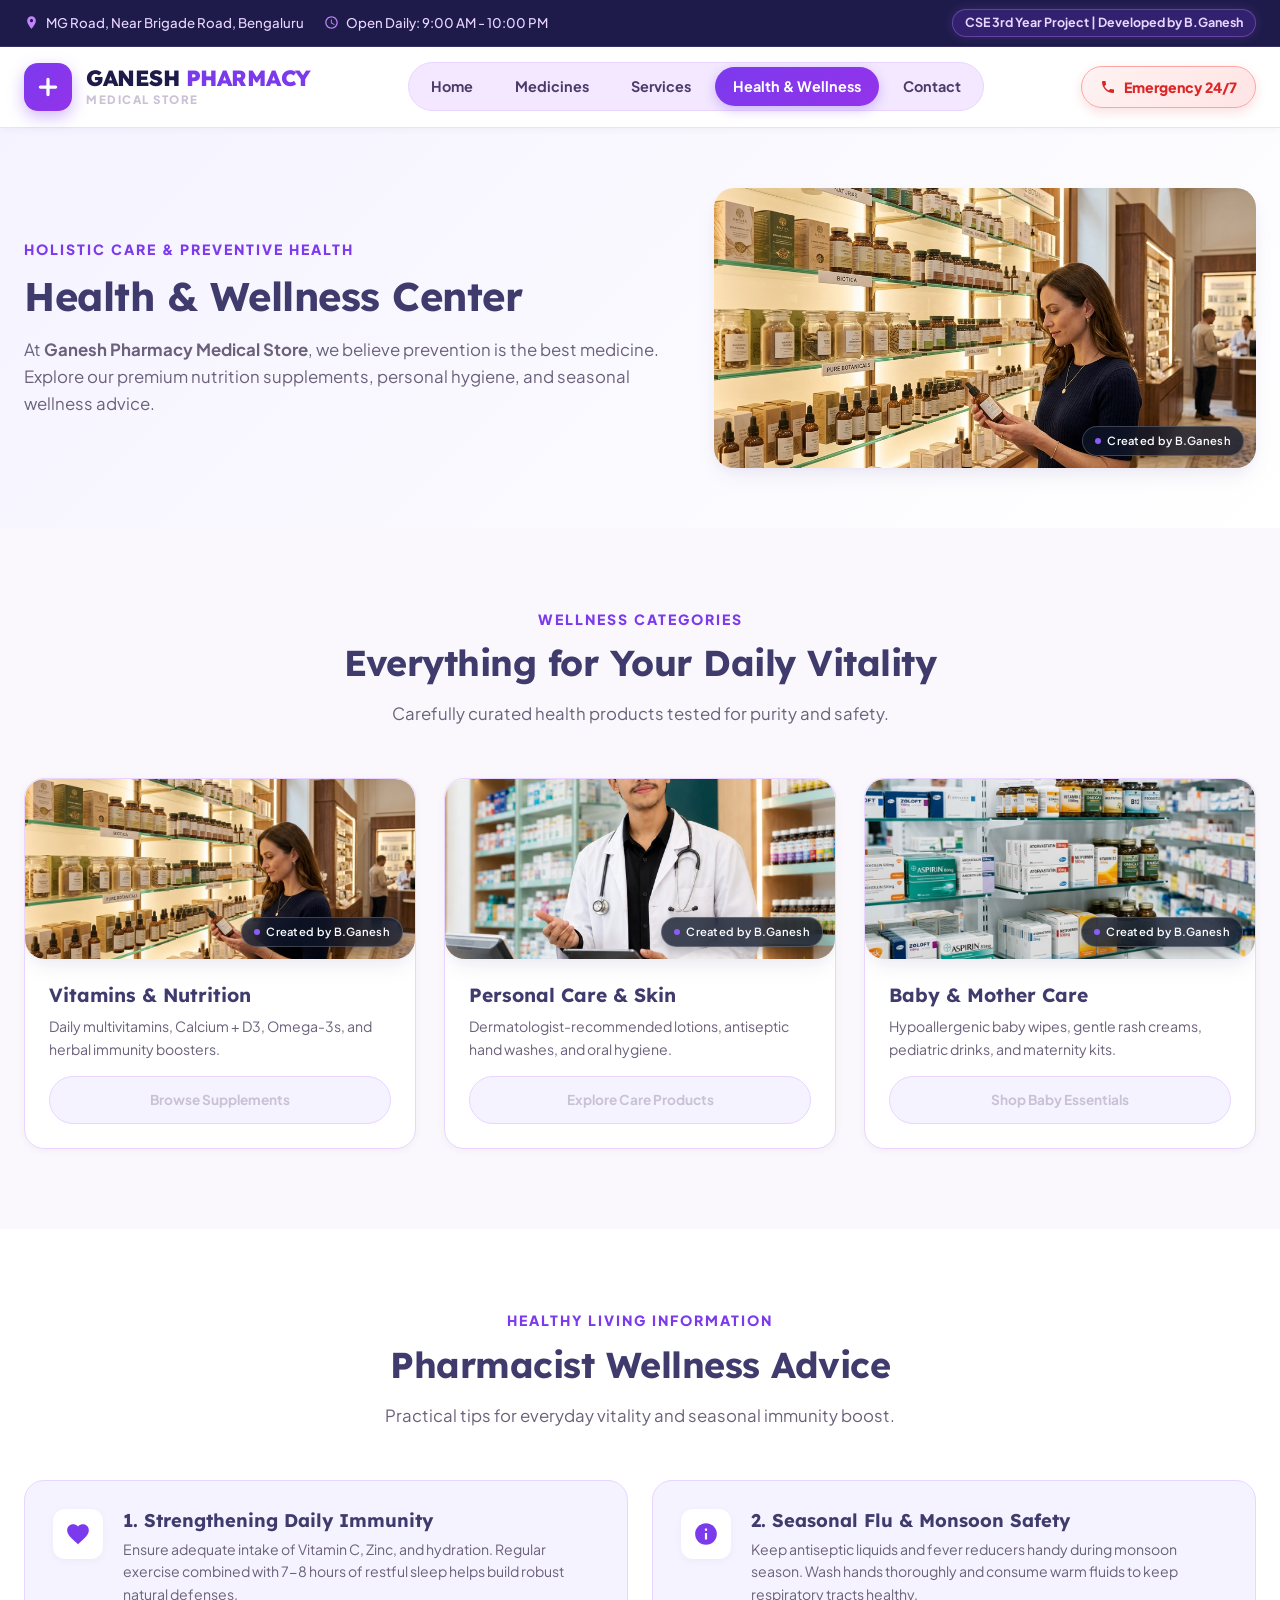
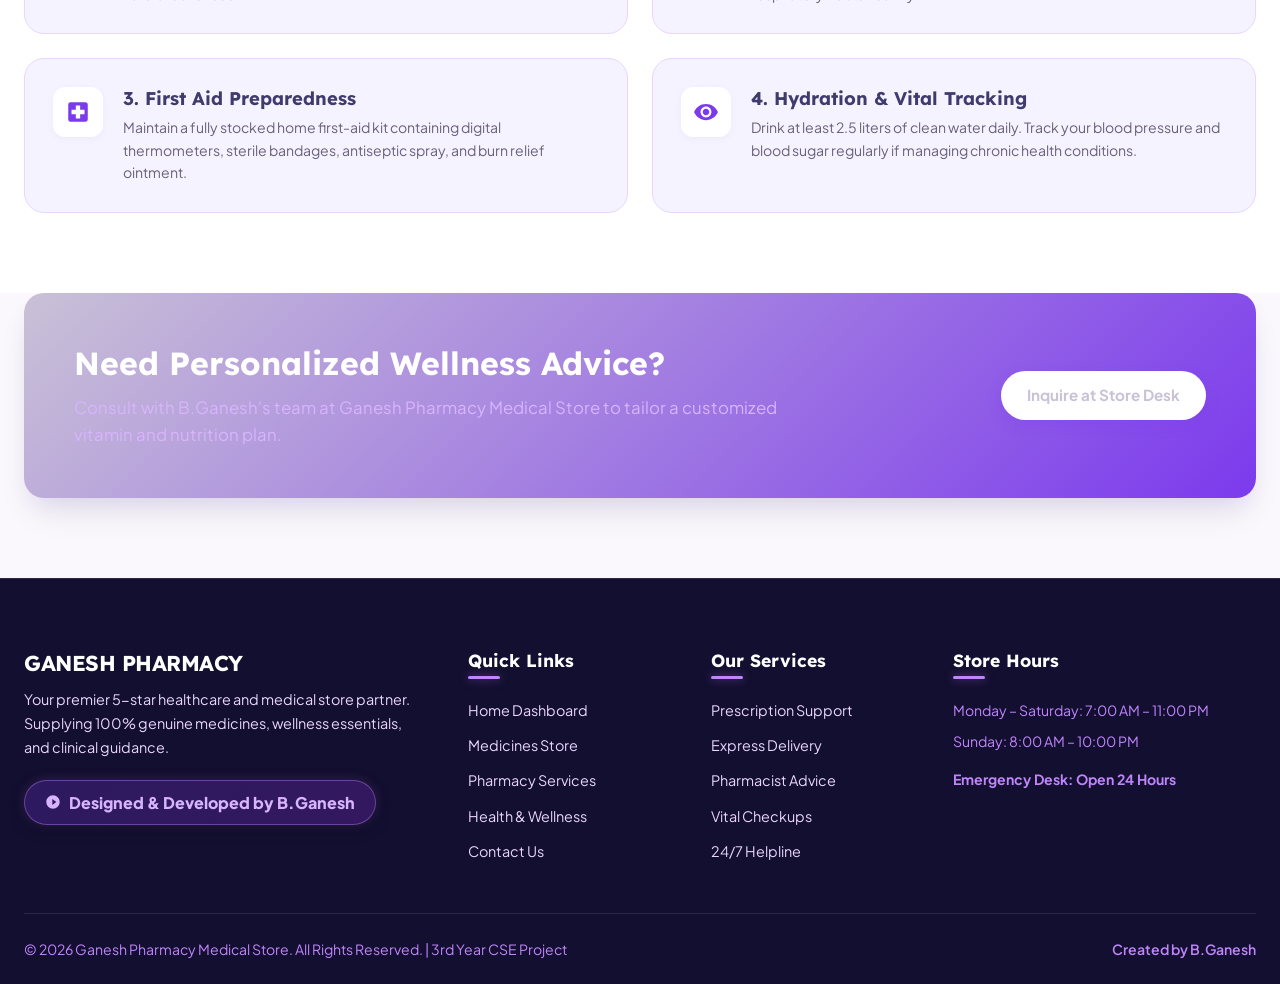
==== commit 7f3b952e: "updated img" ====
--- a/wellness.html
+++ b/wellness.html
@@ -122,7 +122,7 @@
         <!-- Category 2 -->
         <div class="wellness-card">
           <div class="img-watermark-wrapper" style="height: 180px;">
-            <img src="../assets/images/interior_pharmacy.png" alt="Personal Care">
+            <img src="../assets/images/interior_pharmacy.jpeg" alt="Personal Care">
             <div class="watermark-badge">Created by B.Ganesh</div>
           </div>
           <div class="wellness-card-body">
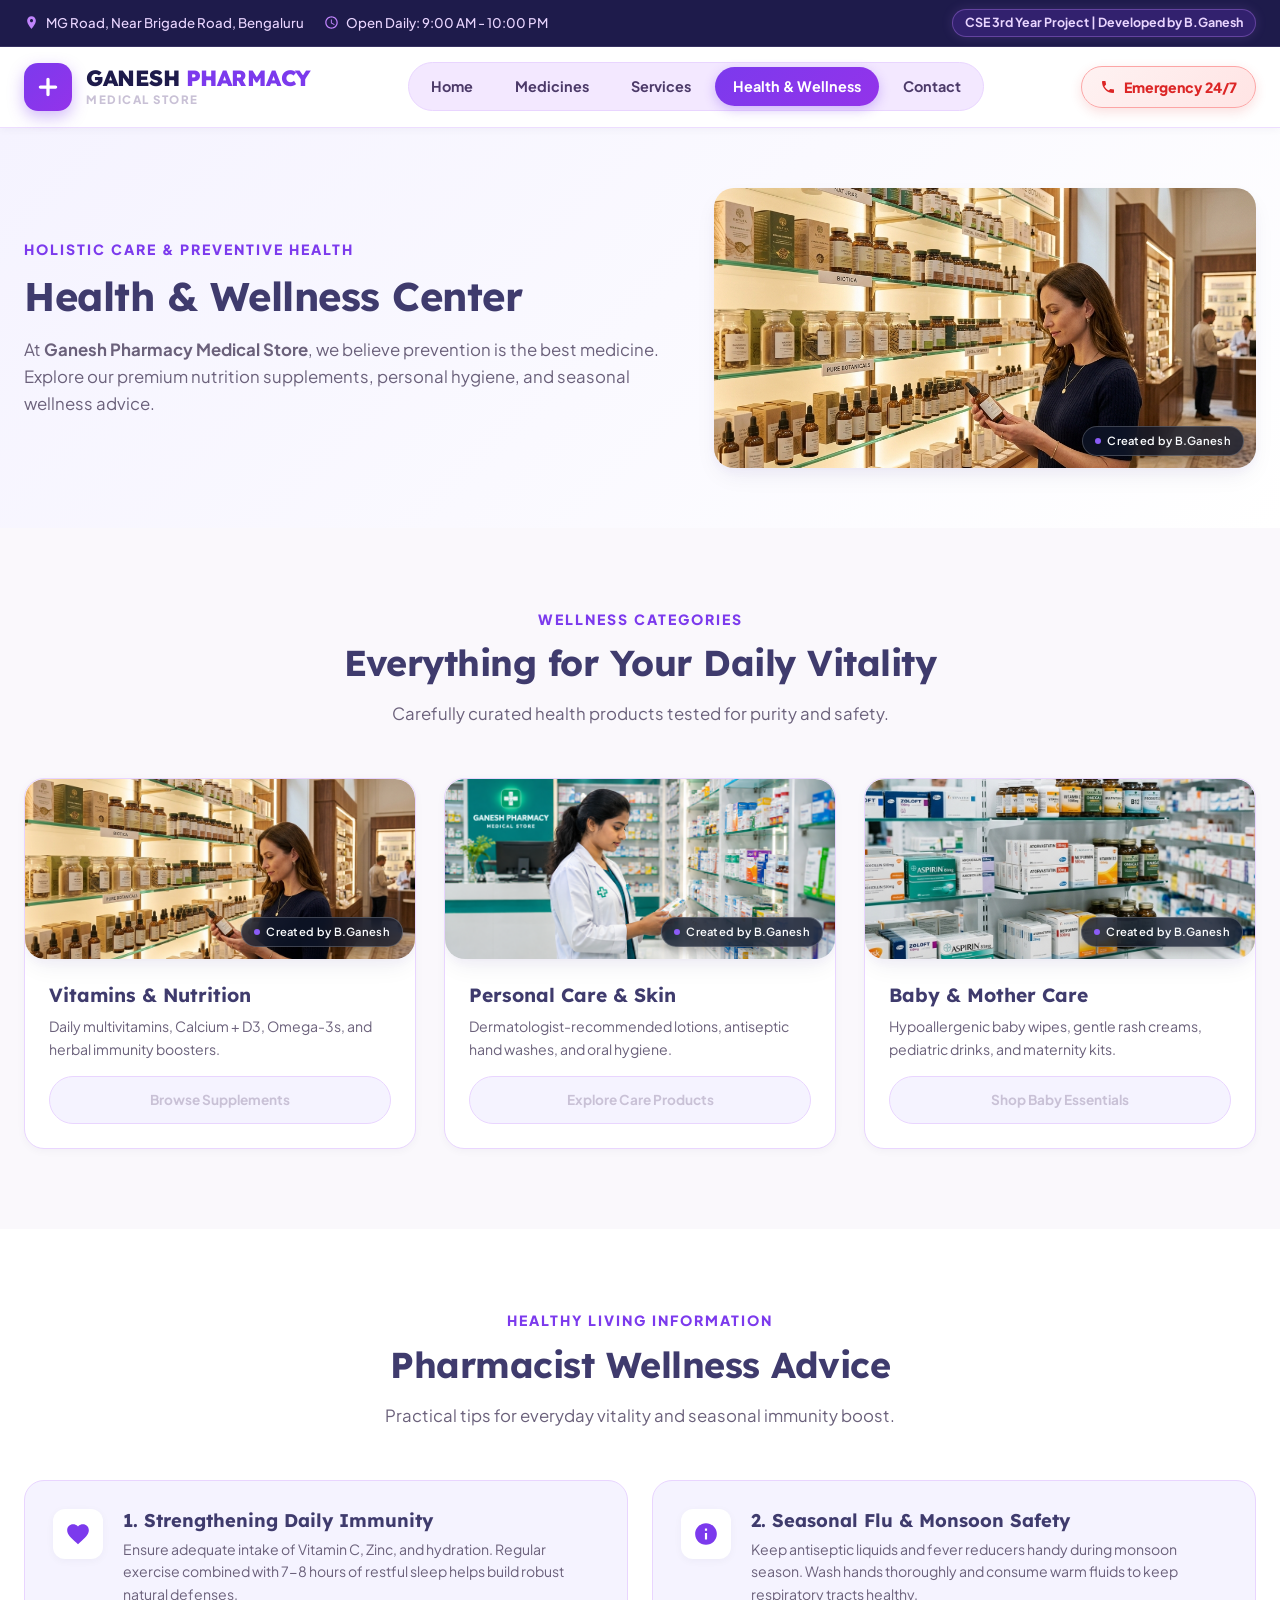
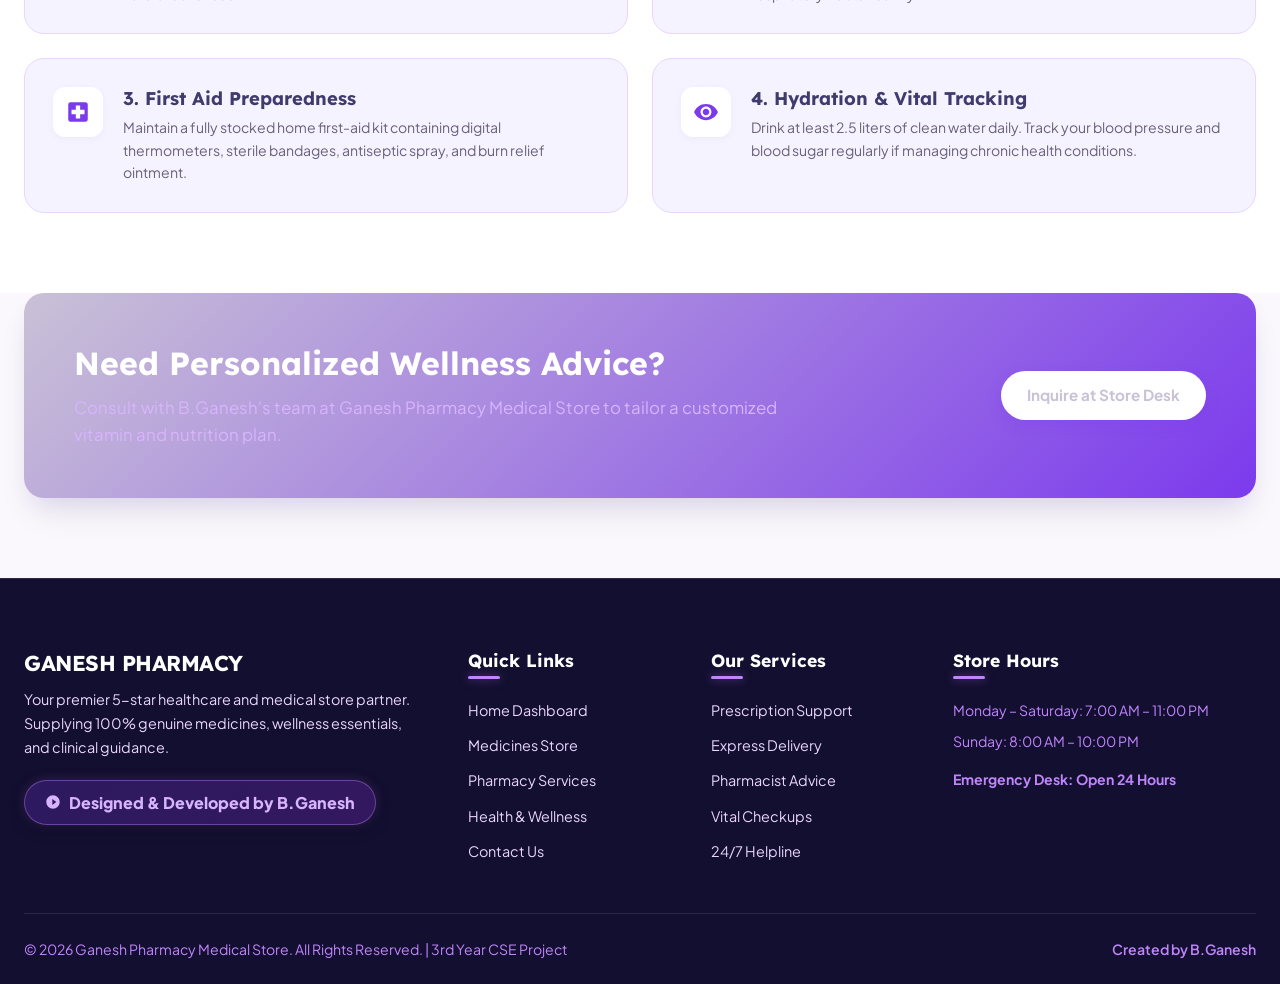
==== commit a372beee: "updated img" ====
--- a/wellness.html
+++ b/wellness.html
@@ -122,7 +122,7 @@
         <!-- Category 2 -->
         <div class="wellness-card">
           <div class="img-watermark-wrapper" style="height: 180px;">
-            <img src="../assets/images/interior_pharmacy.jpeg" alt="Personal Care">
+            <img src="../assets/images/pharmacist_organizing.png" alt="Personal Care">
             <div class="watermark-badge">Created by B.Ganesh</div>
           </div>
           <div class="wellness-card-body">
